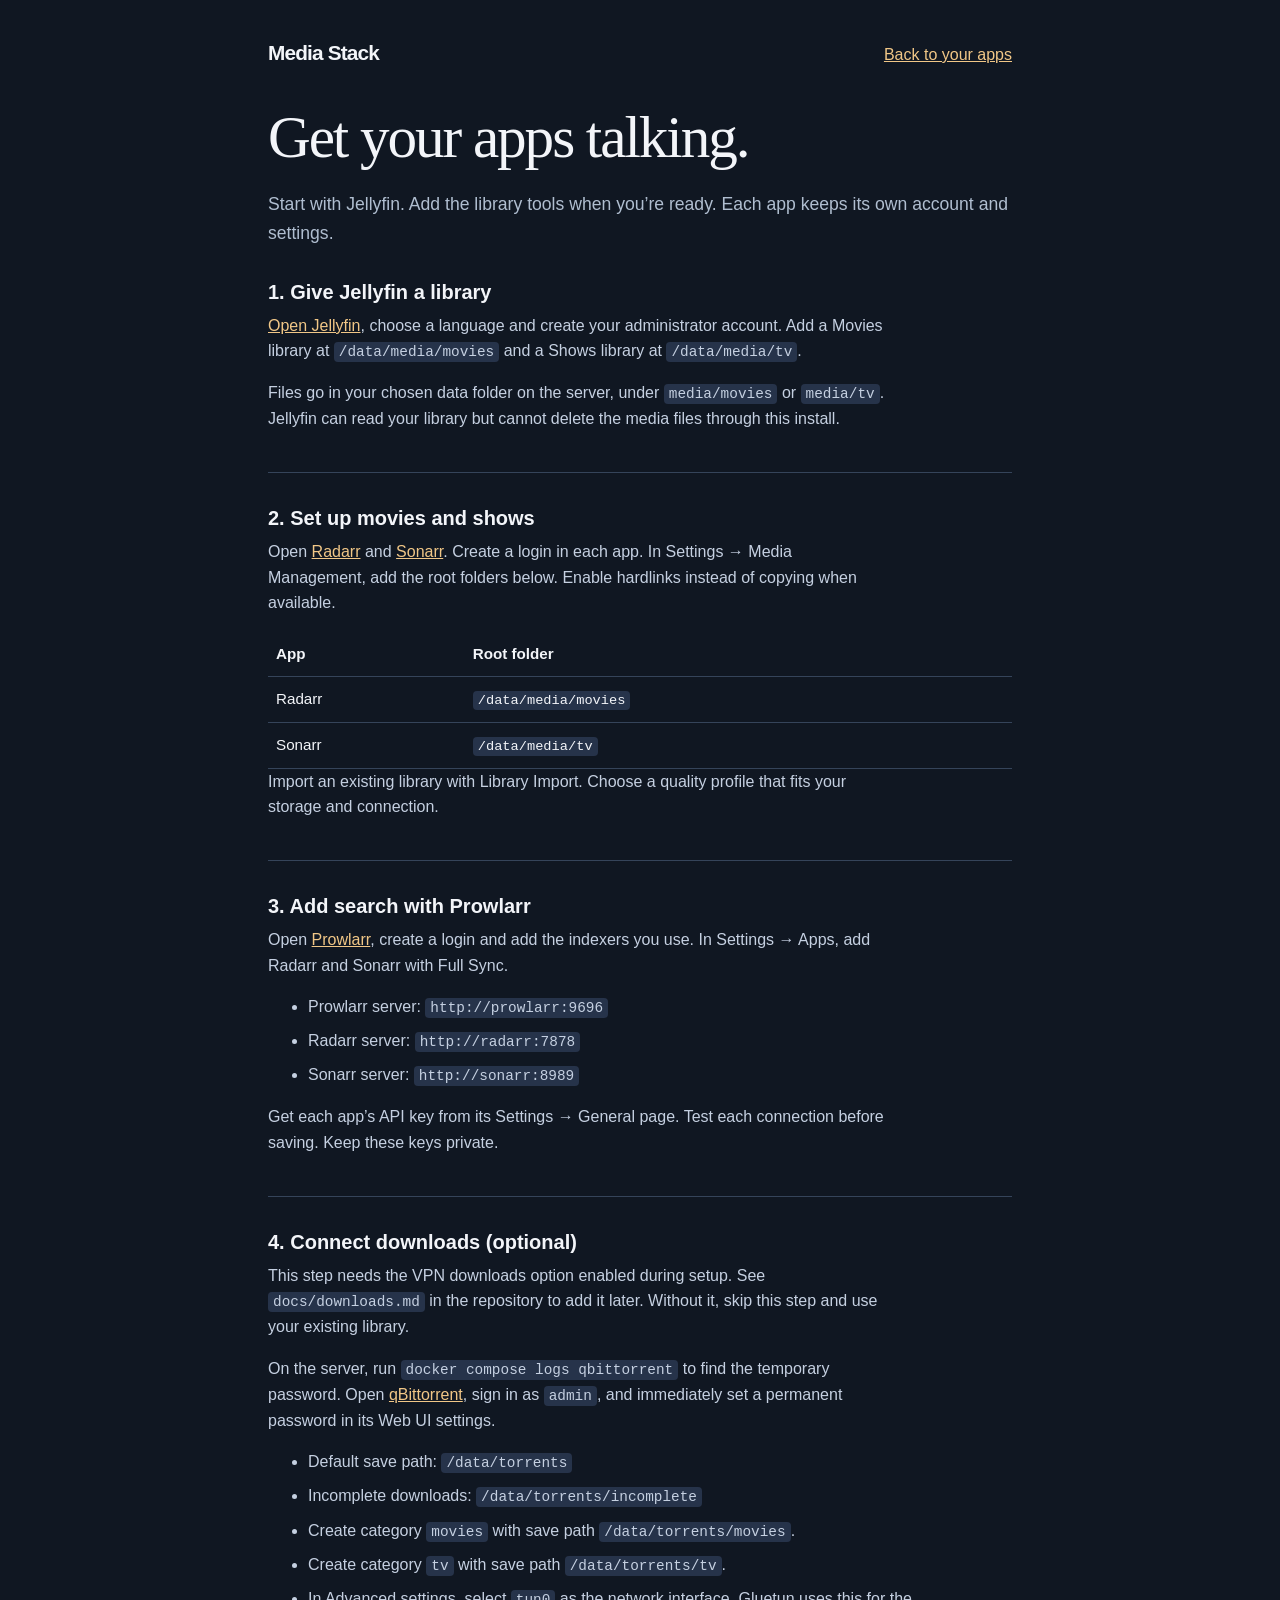
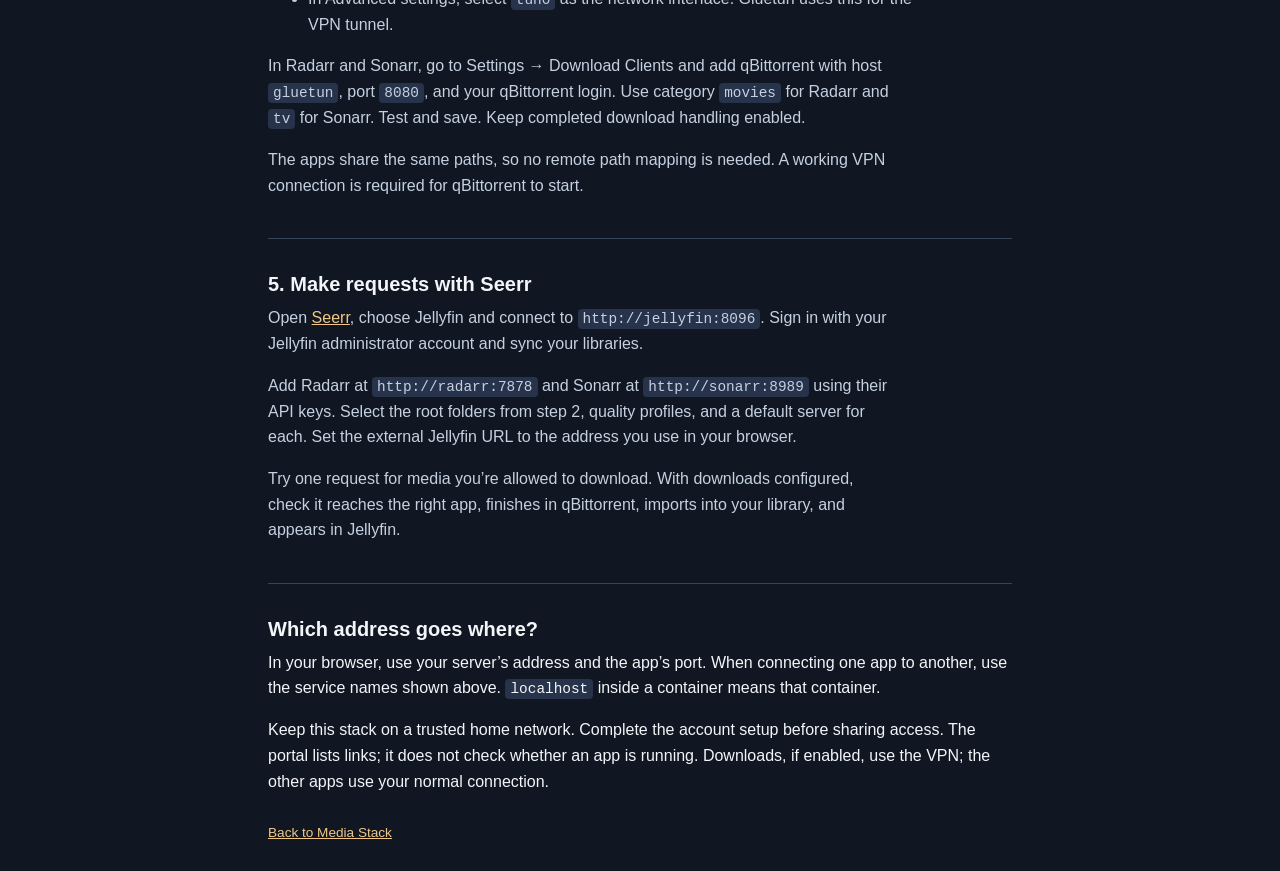
==== portal/guide.html @ 06461aff "Add Media Stack Compose starter with portal and setup - Add Jellyfin, Seerr, ARR apps and optional V" ====
<!doctype html>
<html lang="en">
<head>
<meta charset="utf-8"><meta name="viewport" content="width=device-width, initial-scale=1"><meta name="color-scheme" content="dark">
<title>First-time setup · Media Stack</title><link rel="stylesheet" href="style.css"><script src="links.js" defer></script>
</head>
<body><main class="guide">
<header><a class="wordmark" href="index.html">Media Stack</a><a href="index.html">Back to your apps</a></header>
<h1>Get your apps talking.</h1><p class="intro">Start with Jellyfin. Add the library tools when you’re ready. Each app keeps its own account and settings.</p>
<article><h2>1. Give Jellyfin a library</h2><p><a href="http://localhost:8096" data-port="8096" target="_blank" rel="noopener">Open Jellyfin</a>, choose a language and create your administrator account. Add a Movies library at <code>/data/media/movies</code> and a Shows library at <code>/data/media/tv</code>.</p><p>Files go in your chosen data folder on the server, under <code>media/movies</code> or <code>media/tv</code>. Jellyfin can read your library but cannot delete the media files through this install.</p></article>
<article><h2>2. Set up movies and shows</h2><p>Open <a href="http://localhost:7878" data-port="7878" target="_blank" rel="noopener">Radarr</a> and <a href="http://localhost:8989" data-port="8989" target="_blank" rel="noopener">Sonarr</a>. Create a login in each app. In Settings → Media Management, add the root folders below. Enable hardlinks instead of copying when available.</p><table><thead><tr><th>App</th><th>Root folder</th></tr></thead><tbody><tr><td>Radarr</td><td><code>/data/media/movies</code></td></tr><tr><td>Sonarr</td><td><code>/data/media/tv</code></td></tr></tbody></table><p>Import an existing library with Library Import. Choose a quality profile that fits your storage and connection.</p></article>
<article><h2>3. Add search with Prowlarr</h2><p>Open <a href="http://localhost:9696" data-port="9696" target="_blank" rel="noopener">Prowlarr</a>, create a login and add the indexers you use. In Settings → Apps, add Radarr and Sonarr with Full Sync.</p><ul><li>Prowlarr server: <code>http://prowlarr:9696</code></li><li>Radarr server: <code>http://radarr:7878</code></li><li>Sonarr server: <code>http://sonarr:8989</code></li></ul><p>Get each app’s API key from its Settings → General page. Test each connection before saving. Keep these keys private.</p></article>
<article><h2>4. Connect downloads (optional)</h2><p>This step needs the VPN downloads option enabled during setup. See <code>docs/downloads.md</code> in the repository to add it later. Without it, skip this step and use your existing library.</p><p>On the server, run <code>docker compose logs qbittorrent</code> to find the temporary password. Open <a href="http://localhost:8080" data-port="8080" target="_blank" rel="noopener">qBittorrent</a>, sign in as <code>admin</code>, and immediately set a permanent password in its Web UI settings.</p><ul><li>Default save path: <code>/data/torrents</code></li><li>Incomplete downloads: <code>/data/torrents/incomplete</code></li><li>Create category <code>movies</code> with save path <code>/data/torrents/movies</code>.</li><li>Create category <code>tv</code> with save path <code>/data/torrents/tv</code>.</li><li>In Advanced settings, select <code>tun0</code> as the network interface. Gluetun uses this for the VPN tunnel.</li></ul><p>In Radarr and Sonarr, go to Settings → Download Clients and add qBittorrent with host <code>gluetun</code>, port <code>8080</code>, and your qBittorrent login. Use category <code>movies</code> for Radarr and <code>tv</code> for Sonarr. Test and save. Keep completed download handling enabled.</p><p>The apps share the same paths, so no remote path mapping is needed. A working VPN connection is required for qBittorrent to start.</p></article>
<article><h2>5. Make requests with Seerr</h2><p>Open <a href="http://localhost:5055" data-port="5055" target="_blank" rel="noopener">Seerr</a>, choose Jellyfin and connect to <code>http://jellyfin:8096</code>. Sign in with your Jellyfin administrator account and sync your libraries.</p><p>Add Radarr at <code>http://radarr:7878</code> and Sonarr at <code>http://sonarr:8989</code> using their API keys. Select the root folders from step 2, quality profiles, and a default server for each. Set the external Jellyfin URL to the address you use in your browser.</p><p>Try one request for media you’re allowed to download. With downloads configured, check it reaches the right app, finishes in qBittorrent, imports into your library, and appears in Jellyfin.</p></article>
<h2>Which address goes where?</h2><p>In your browser, use your server’s address and the app’s port. When connecting one app to another, use the service names shown above. <code>localhost</code> inside a container means that container.</p>
<p>Keep this stack on a trusted home network. Complete the account setup before sharing access. The portal lists links; it does not check whether an app is running. Downloads, if enabled, use the VPN; the other apps use your normal connection.</p>
<footer><a href="index.html">Back to Media Stack</a></footer>
</main></body></html>
---- portal/style.css ----
:root{font-family:"Avenir Next",Avenir,"Segoe UI",sans-serif;color:#f3f5f9;background:#101722;color-scheme:dark;line-height:1.6;--muted:#b0bed0;--accent:#f1c787}
*{box-sizing:border-box}body{margin:0}main{max-width:1040px;margin:auto;padding:36px 28px}header{margin-bottom:46px;display:flex;justify-content:space-between;gap:18px;align-items:baseline}.wordmark{font-weight:750;font-size:1.3rem;color:inherit;text-decoration:none;letter-spacing:-.04em}header p,.muted,footer{color:var(--muted)}header p{margin:0}h1,h2,h3,p{margin-top:0}h1{font-family:Charter,"Bitstream Charter",Georgia,serif;font-size:clamp(2.8rem,7vw,4.8rem);line-height:1.1;font-weight:500;letter-spacing:-.035em;margin-bottom:20px}h2{font-size:1.25rem;line-height:1.3;margin-bottom:8px}h3{font-size:1.1rem;margin-bottom:10px}.kicker{color:var(--accent);margin-bottom:16px}.watch{padding:40px;border-radius:24px;background:#1c2c43;margin-bottom:40px}.watch>div>p:last-child{color:#c0ccdd;max-width:48ch;margin-bottom:30px}.watch nav{display:grid;grid-template-columns:1fr 1fr;gap:16px}.service{display:flex;flex-direction:column;gap:4px;padding:20px;color:inherit;text-decoration:none;border:1px solid #40526b;border-radius:12px;background:#192335}.service strong{font-size:1.1rem}.service span{color:#bfcbdc}.featured{background:#283e5c;border-color:#4a6280;padding:24px}.featured:first-child{background:#f1c787;color:#292014;border-color:#f1c787}.featured:first-child span{color:#51402b}.featured strong{font-size:1.35rem}.tools{display:grid;grid-template-columns:repeat(4,1fr);gap:12px}.service:hover{border-color:var(--accent)}a:focus-visible{outline:3px solid var(--accent);outline-offset:5px}aside{display:flex;align-items:center;justify-content:space-between;gap:24px;margin-top:40px;padding:24px 0;border-top:1px solid #35445a;border-bottom:1px solid #35445a}aside p{margin:0;color:var(--muted)}.button{display:inline-block;flex-shrink:0;padding:10px 18px;border:1px solid #75859c;border-radius:8px;color:inherit;text-decoration:none}footer{margin-top:28px;font-size:.85rem}a{color:#f1c787}code{font-family:ui-monospace,monospace;font-size:.9em;background:#26334a;padding:2px 5px;border-radius:4px;overflow-wrap:anywhere}.guide{max-width:800px}.guide header{margin-bottom:36px;display:flex;flex-wrap:wrap;gap:18px}.guide h1{font-size:clamp(2.3rem,6vw,3.7rem)}.guide article{margin:32px 0;padding-bottom:24px;border-bottom:1px solid #35445a}.guide article p,.guide li{max-width:70ch;color:#c5d0e1}.guide li{margin-bottom:8px}.guide table{width:100%;border-collapse:collapse;font-size:.95rem}.guide td,.guide th{padding:10px 8px;text-align:left;border-bottom:1px solid #35445a}.guide .intro{font-size:1.1rem;color:var(--muted)}@media(max-width:700px){header{display:block}header p{margin-top:8px}.tools{grid-template-columns:1fr 1fr}.watch{padding:28px}aside{align-items:flex-start;flex-direction:column}.guide table{display:block;overflow-x:auto}}@media(max-width:420px){main{padding:24px 18px}.watch nav{grid-template-columns:1fr}.service{padding:16px}.watch{padding:22px}}
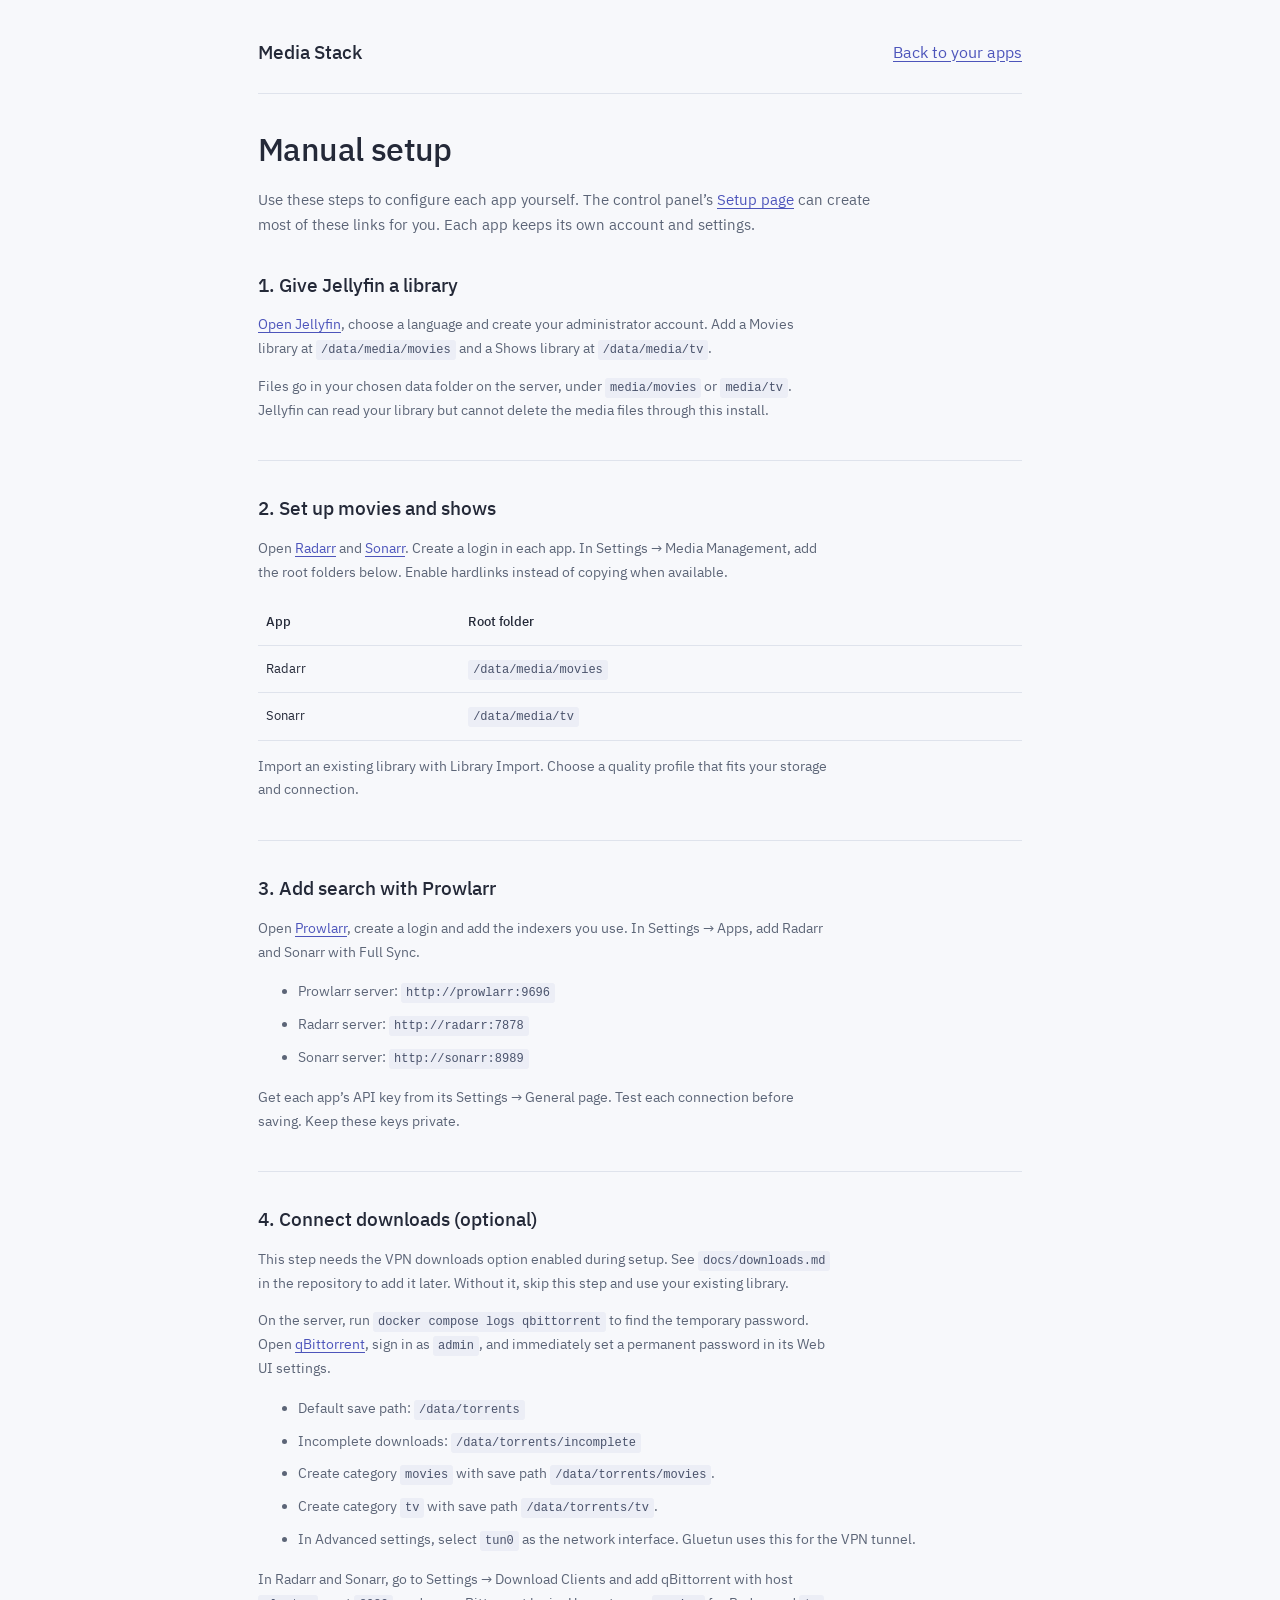
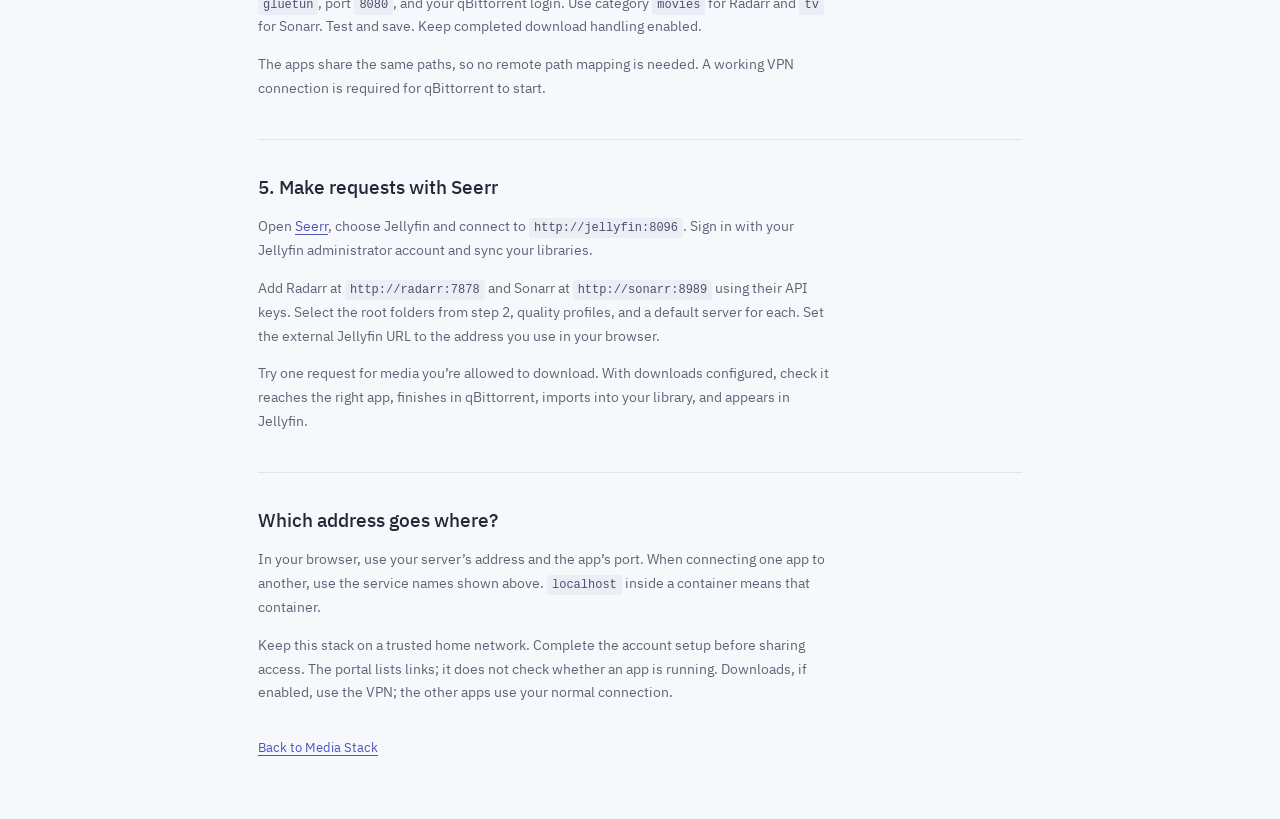
==== commit 07d7e7e6: "Add control panel with setup, storage, and health overview - Replace static Nginx portal with authen" ====
--- a/portal/guide.html
+++ b/portal/guide.html
@@ -1,18 +1,198 @@
 <!doctype html>
 <html lang="en">
-<head>
-<meta charset="utf-8"><meta name="viewport" content="width=device-width, initial-scale=1"><meta name="color-scheme" content="dark">
-<title>First-time setup · Media Stack</title><link rel="stylesheet" href="style.css"><script src="links.js" defer></script>
-</head>
-<body><main class="guide">
-<header><a class="wordmark" href="index.html">Media Stack</a><a href="index.html">Back to your apps</a></header>
-<h1>Get your apps talking.</h1><p class="intro">Start with Jellyfin. Add the library tools when you’re ready. Each app keeps its own account and settings.</p>
-<article><h2>1. Give Jellyfin a library</h2><p><a href="http://localhost:8096" data-port="8096" target="_blank" rel="noopener">Open Jellyfin</a>, choose a language and create your administrator account. Add a Movies library at <code>/data/media/movies</code> and a Shows library at <code>/data/media/tv</code>.</p><p>Files go in your chosen data folder on the server, under <code>media/movies</code> or <code>media/tv</code>. Jellyfin can read your library but cannot delete the media files through this install.</p></article>
-<article><h2>2. Set up movies and shows</h2><p>Open <a href="http://localhost:7878" data-port="7878" target="_blank" rel="noopener">Radarr</a> and <a href="http://localhost:8989" data-port="8989" target="_blank" rel="noopener">Sonarr</a>. Create a login in each app. In Settings → Media Management, add the root folders below. Enable hardlinks instead of copying when available.</p><table><thead><tr><th>App</th><th>Root folder</th></tr></thead><tbody><tr><td>Radarr</td><td><code>/data/media/movies</code></td></tr><tr><td>Sonarr</td><td><code>/data/media/tv</code></td></tr></tbody></table><p>Import an existing library with Library Import. Choose a quality profile that fits your storage and connection.</p></article>
-<article><h2>3. Add search with Prowlarr</h2><p>Open <a href="http://localhost:9696" data-port="9696" target="_blank" rel="noopener">Prowlarr</a>, create a login and add the indexers you use. In Settings → Apps, add Radarr and Sonarr with Full Sync.</p><ul><li>Prowlarr server: <code>http://prowlarr:9696</code></li><li>Radarr server: <code>http://radarr:7878</code></li><li>Sonarr server: <code>http://sonarr:8989</code></li></ul><p>Get each app’s API key from its Settings → General page. Test each connection before saving. Keep these keys private.</p></article>
-<article><h2>4. Connect downloads (optional)</h2><p>This step needs the VPN downloads option enabled during setup. See <code>docs/downloads.md</code> in the repository to add it later. Without it, skip this step and use your existing library.</p><p>On the server, run <code>docker compose logs qbittorrent</code> to find the temporary password. Open <a href="http://localhost:8080" data-port="8080" target="_blank" rel="noopener">qBittorrent</a>, sign in as <code>admin</code>, and immediately set a permanent password in its Web UI settings.</p><ul><li>Default save path: <code>/data/torrents</code></li><li>Incomplete downloads: <code>/data/torrents/incomplete</code></li><li>Create category <code>movies</code> with save path <code>/data/torrents/movies</code>.</li><li>Create category <code>tv</code> with save path <code>/data/torrents/tv</code>.</li><li>In Advanced settings, select <code>tun0</code> as the network interface. Gluetun uses this for the VPN tunnel.</li></ul><p>In Radarr and Sonarr, go to Settings → Download Clients and add qBittorrent with host <code>gluetun</code>, port <code>8080</code>, and your qBittorrent login. Use category <code>movies</code> for Radarr and <code>tv</code> for Sonarr. Test and save. Keep completed download handling enabled.</p><p>The apps share the same paths, so no remote path mapping is needed. A working VPN connection is required for qBittorrent to start.</p></article>
-<article><h2>5. Make requests with Seerr</h2><p>Open <a href="http://localhost:5055" data-port="5055" target="_blank" rel="noopener">Seerr</a>, choose Jellyfin and connect to <code>http://jellyfin:8096</code>. Sign in with your Jellyfin administrator account and sync your libraries.</p><p>Add Radarr at <code>http://radarr:7878</code> and Sonarr at <code>http://sonarr:8989</code> using their API keys. Select the root folders from step 2, quality profiles, and a default server for each. Set the external Jellyfin URL to the address you use in your browser.</p><p>Try one request for media you’re allowed to download. With downloads configured, check it reaches the right app, finishes in qBittorrent, imports into your library, and appears in Jellyfin.</p></article>
-<h2>Which address goes where?</h2><p>In your browser, use your server’s address and the app’s port. When connecting one app to another, use the service names shown above. <code>localhost</code> inside a container means that container.</p>
-<p>Keep this stack on a trusted home network. Complete the account setup before sharing access. The portal lists links; it does not check whether an app is running. Downloads, if enabled, use the VPN; the other apps use your normal connection.</p>
-<footer><a href="index.html">Back to Media Stack</a></footer>
-</main></body></html>
+  <head>
+    <meta charset="utf-8" />
+    <meta name="viewport" content="width=device-width, initial-scale=1" />
+    <meta name="color-scheme" content="light" />
+    <title>First-time setup · Media Stack</title>
+    <link rel="stylesheet" href="guide.css" />
+    <script src="links.js" defer></script>
+  </head>
+  <body>
+    <main class="guide">
+      <header>
+        <a class="wordmark" href="index.html">Media Stack</a
+        ><a href="index.html">Back to your apps</a>
+      </header>
+      <h1>Manual setup</h1>
+      <p class="intro">
+        Use these steps to configure each app yourself. The control panel’s
+        <a href="/#setup">Setup page</a> can create most of these links for you.
+        Each app keeps its own account and settings.
+      </p>
+      <article>
+        <h2>1. Give Jellyfin a library</h2>
+        <p>
+          <a
+            href="http://localhost:8096"
+            data-port="8096"
+            target="_blank"
+            rel="noopener"
+            >Open Jellyfin</a
+          >, choose a language and create your administrator account. Add a
+          Movies library at <code>/data/media/movies</code> and a Shows library
+          at <code>/data/media/tv</code>.
+        </p>
+        <p>
+          Files go in your chosen data folder on the server, under
+          <code>media/movies</code> or <code>media/tv</code>. Jellyfin can read
+          your library but cannot delete the media files through this install.
+        </p>
+      </article>
+      <article>
+        <h2>2. Set up movies and shows</h2>
+        <p>
+          Open
+          <a
+            href="http://localhost:7878"
+            data-port="7878"
+            target="_blank"
+            rel="noopener"
+            >Radarr</a
+          >
+          and
+          <a
+            href="http://localhost:8989"
+            data-port="8989"
+            target="_blank"
+            rel="noopener"
+            >Sonarr</a
+          >. Create a login in each app. In Settings → Media Management, add the
+          root folders below. Enable hardlinks instead of copying when
+          available.
+        </p>
+        <table>
+          <thead>
+            <tr>
+              <th>App</th>
+              <th>Root folder</th>
+            </tr>
+          </thead>
+          <tbody>
+            <tr>
+              <td>Radarr</td>
+              <td><code>/data/media/movies</code></td>
+            </tr>
+            <tr>
+              <td>Sonarr</td>
+              <td><code>/data/media/tv</code></td>
+            </tr>
+          </tbody>
+        </table>
+        <p>
+          Import an existing library with Library Import. Choose a quality
+          profile that fits your storage and connection.
+        </p>
+      </article>
+      <article>
+        <h2>3. Add search with Prowlarr</h2>
+        <p>
+          Open
+          <a
+            href="http://localhost:9696"
+            data-port="9696"
+            target="_blank"
+            rel="noopener"
+            >Prowlarr</a
+          >, create a login and add the indexers you use. In Settings → Apps,
+          add Radarr and Sonarr with Full Sync.
+        </p>
+        <ul>
+          <li>Prowlarr server: <code>http://prowlarr:9696</code></li>
+          <li>Radarr server: <code>http://radarr:7878</code></li>
+          <li>Sonarr server: <code>http://sonarr:8989</code></li>
+        </ul>
+        <p>
+          Get each app’s API key from its Settings → General page. Test each
+          connection before saving. Keep these keys private.
+        </p>
+      </article>
+      <article>
+        <h2>4. Connect downloads (optional)</h2>
+        <p>
+          This step needs the VPN downloads option enabled during setup. See
+          <code>docs/downloads.md</code> in the repository to add it later.
+          Without it, skip this step and use your existing library.
+        </p>
+        <p>
+          On the server, run <code>docker compose logs qbittorrent</code> to
+          find the temporary password. Open
+          <a
+            href="http://localhost:8080"
+            data-port="8080"
+            target="_blank"
+            rel="noopener"
+            >qBittorrent</a
+          >, sign in as <code>admin</code>, and immediately set a permanent
+          password in its Web UI settings.
+        </p>
+        <ul>
+          <li>Default save path: <code>/data/torrents</code></li>
+          <li>Incomplete downloads: <code>/data/torrents/incomplete</code></li>
+          <li>
+            Create category <code>movies</code> with save path
+            <code>/data/torrents/movies</code>.
+          </li>
+          <li>
+            Create category <code>tv</code> with save path
+            <code>/data/torrents/tv</code>.
+          </li>
+          <li>
+            In Advanced settings, select <code>tun0</code> as the network
+            interface. Gluetun uses this for the VPN tunnel.
+          </li>
+        </ul>
+        <p>
+          In Radarr and Sonarr, go to Settings → Download Clients and add
+          qBittorrent with host <code>gluetun</code>, port <code>8080</code>,
+          and your qBittorrent login. Use category <code>movies</code> for
+          Radarr and <code>tv</code> for Sonarr. Test and save. Keep completed
+          download handling enabled.
+        </p>
+        <p>
+          The apps share the same paths, so no remote path mapping is needed. A
+          working VPN connection is required for qBittorrent to start.
+        </p>
+      </article>
+      <article>
+        <h2>5. Make requests with Seerr</h2>
+        <p>
+          Open
+          <a
+            href="http://localhost:5055"
+            data-port="5055"
+            target="_blank"
+            rel="noopener"
+            >Seerr</a
+          >, choose Jellyfin and connect to <code>http://jellyfin:8096</code>.
+          Sign in with your Jellyfin administrator account and sync your
+          libraries.
+        </p>
+        <p>
+          Add Radarr at <code>http://radarr:7878</code> and Sonarr at
+          <code>http://sonarr:8989</code> using their API keys. Select the root
+          folders from step 2, quality profiles, and a default server for each.
+          Set the external Jellyfin URL to the address you use in your browser.
+        </p>
+        <p>
+          Try one request for media you’re allowed to download. With downloads
+          configured, check it reaches the right app, finishes in qBittorrent,
+          imports into your library, and appears in Jellyfin.
+        </p>
+      </article>
+      <h2>Which address goes where?</h2>
+      <p>
+        In your browser, use your server’s address and the app’s port. When
+        connecting one app to another, use the service names shown above.
+        <code>localhost</code> inside a container means that container.
+      </p>
+      <p>
+        Keep this stack on a trusted home network. Complete the account setup
+        before sharing access. The portal lists links; it does not check whether
+        an app is running. Downloads, if enabled, use the VPN; the other apps
+        use your normal connection.
+      </p>
+      <footer><a href="index.html">Back to Media Stack</a></footer>
+    </main>
+  </body>
+</html>
--- a/portal/guide.css
+++ b/portal/guide.css
@@ -0,0 +1,124 @@
+@font-face {
+  font-family: Plex;
+  src: url("fonts/plex-regular.woff2") format("woff2");
+  font-weight: 400;
+  font-display: swap;
+}
+@font-face {
+  font-family: Plex;
+  src: url("fonts/plex-medium.woff2") format("woff2");
+  font-weight: 500 800;
+  font-display: swap;
+}
+:root {
+  font-family: Plex, "Segoe UI", sans-serif;
+  color: #242938;
+  background: #f7f8fb;
+  line-height: 1.7;
+  color-scheme: light;
+}
+* {
+  box-sizing: border-box;
+}
+body {
+  margin: 0;
+}
+main {
+  max-width: 820px;
+  margin: auto;
+  padding: 36px 28px 60px;
+}
+header {
+  display: flex;
+  justify-content: space-between;
+  align-items: center;
+  flex-wrap: wrap;
+  gap: 18px;
+  padding-bottom: 25px;
+  border-bottom: 1px solid #dfe3ec;
+  margin-bottom: 36px;
+}
+a {
+  color: #4d55bb;
+  text-underline-offset: 3px;
+}
+.wordmark {
+  font-size: 19px;
+  font-weight: 500;
+  color: #242938;
+  text-decoration: none;
+}
+h1 {
+  font-size: 32px;
+  letter-spacing: -0.6px;
+  line-height: 1.2;
+  font-weight: 500;
+  margin: 0 0 18px;
+}
+h2 {
+  font-size: 19px;
+  font-weight: 500;
+  line-height: 1.4;
+  margin: 0 0 15px;
+}
+p {
+  font-size: 14px;
+  max-width: 72ch;
+  color: #5c6577;
+}
+p.intro {
+  font-size: 15px;
+}
+article {
+  margin: 34px 0;
+  padding-bottom: 24px;
+  border-bottom: 1px solid #dfe3ec;
+}
+code {
+  font-family: ui-monospace, monospace;
+  font-size: 12px;
+  overflow-wrap: anywhere;
+  color: #49526b;
+  background: #eceef6;
+  padding: 3px 5px;
+  border-radius: 3px;
+}
+table {
+  border-collapse: collapse;
+  width: 100%;
+  font-size: 13px;
+}
+td,
+th {
+  text-align: left;
+  padding: 12px 8px;
+  border-bottom: 1px solid #dfe3ec;
+}
+th {
+  font-weight: 500;
+}
+li {
+  color: #5c6577;
+  font-size: 14px;
+  margin: 9px 0;
+}
+footer {
+  font-size: 13px;
+  margin-top: 32px;
+}
+a:focus-visible {
+  outline: 3px solid #737ad9;
+  outline-offset: 3px;
+}
+@media (max-width: 500px) {
+  main {
+    padding: 25px 20px 40px;
+  }
+  h1 {
+    font-size: 27px;
+  }
+  table {
+    display: block;
+    overflow-x: auto;
+  }
+}
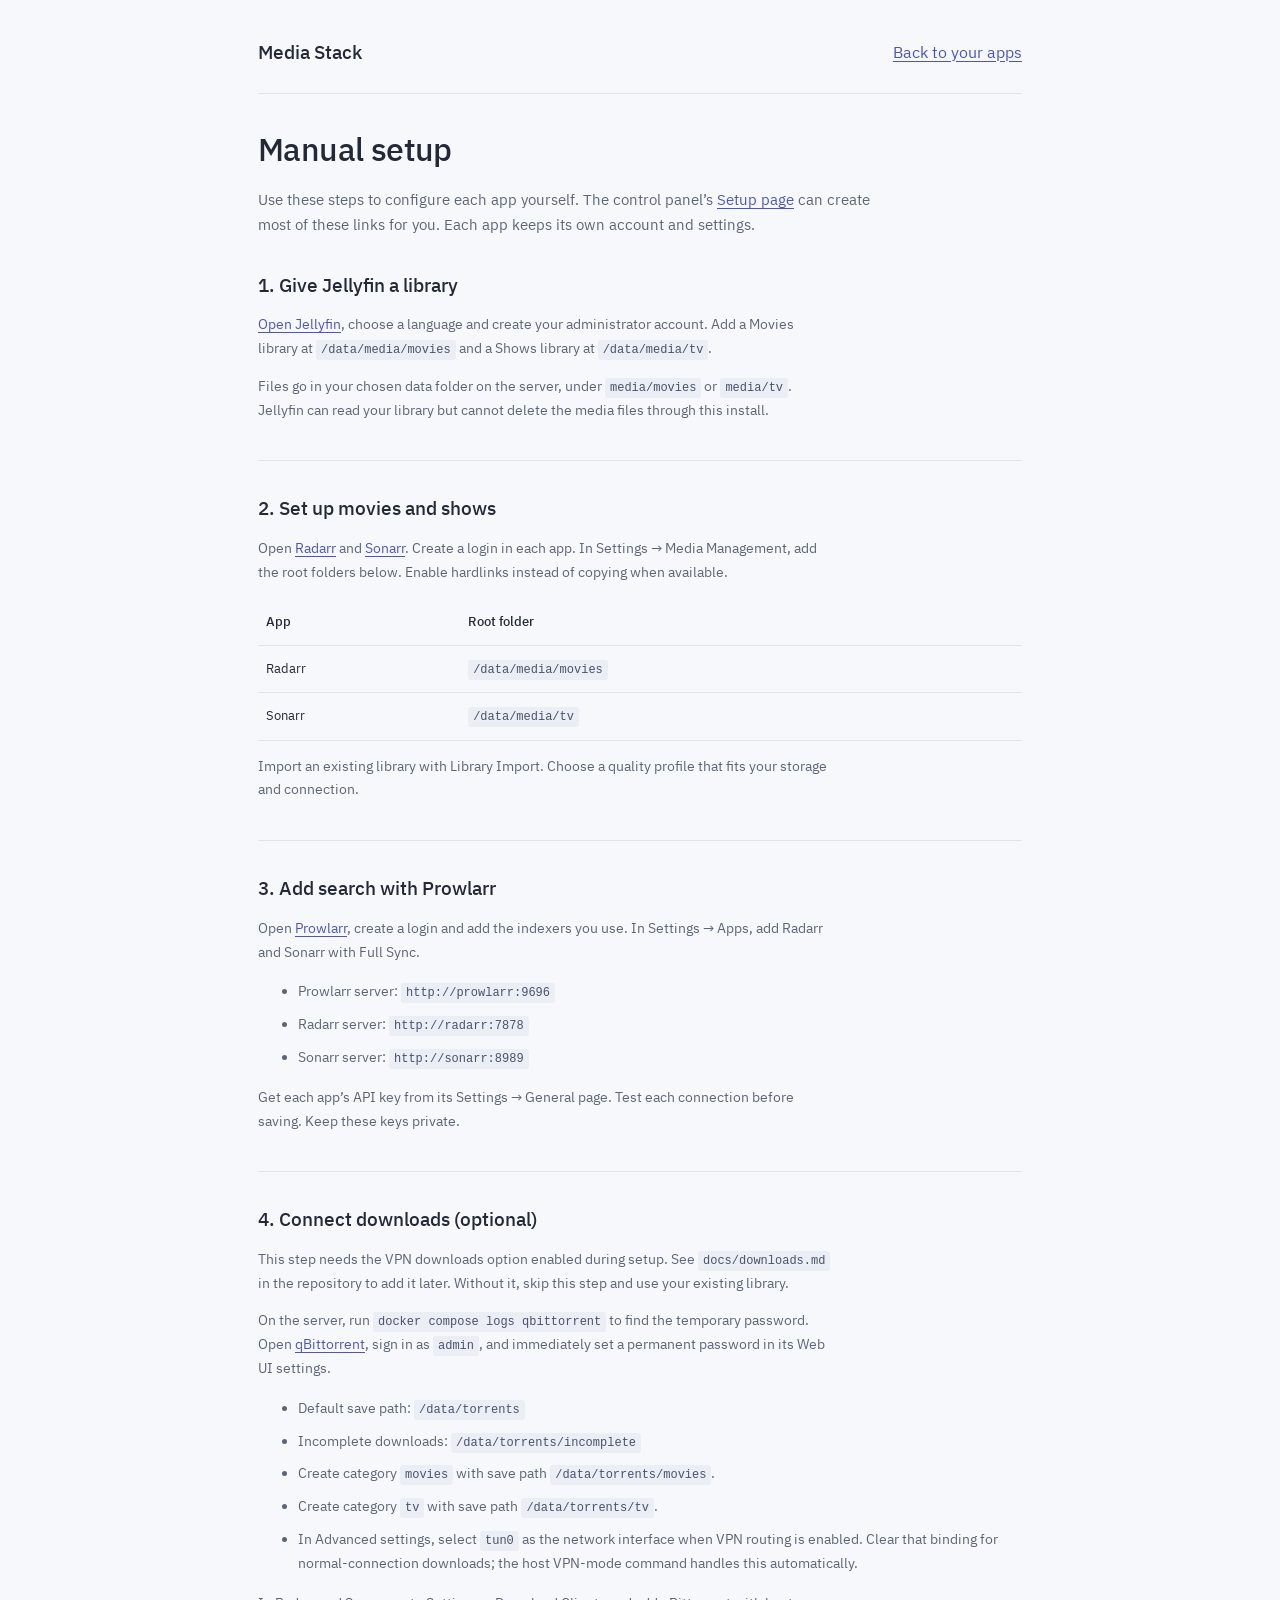
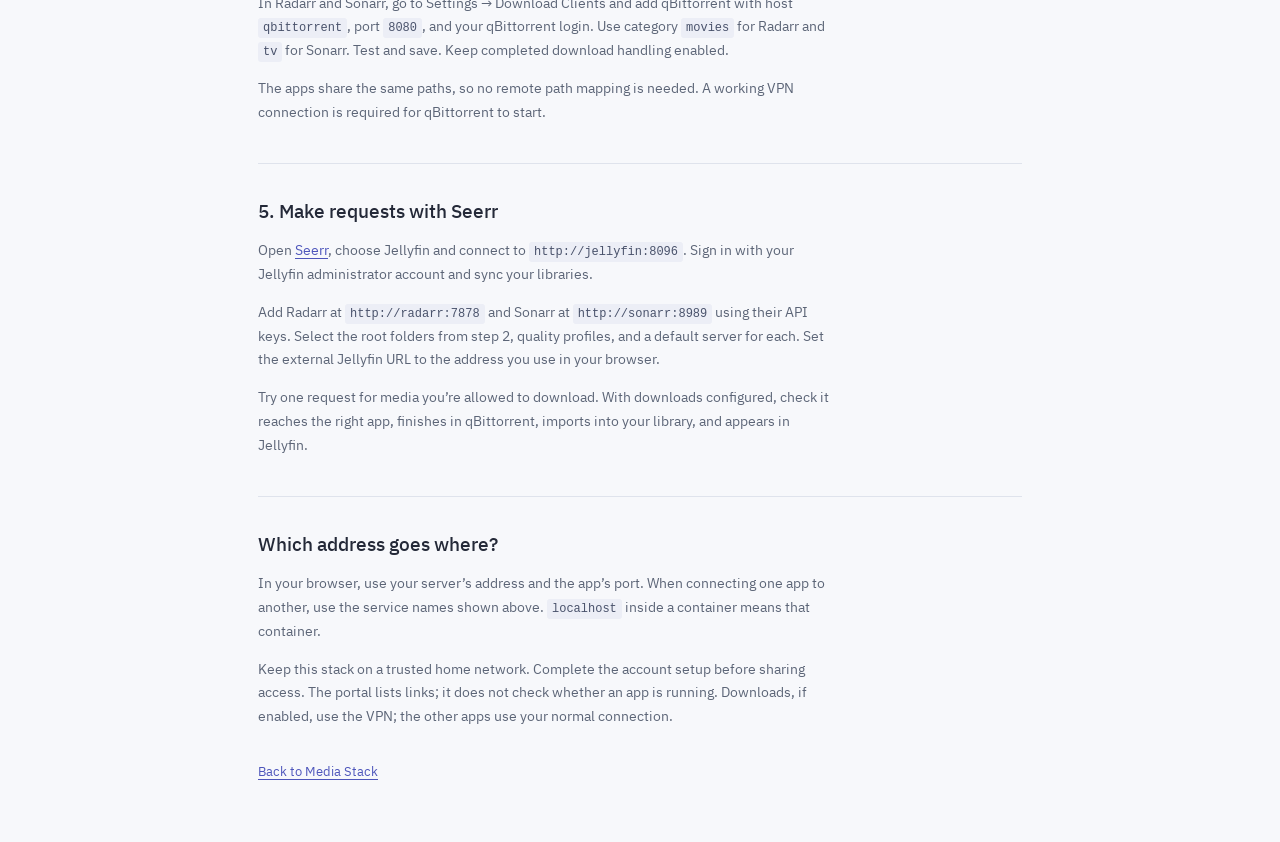
==== commit f81a797e: "Add Dispatcharr live TV, direct/VPN downloads, and recovery jobs - Add Dispatcharr service with live" ====
--- a/portal/guide.html
+++ b/portal/guide.html
@@ -139,12 +139,12 @@
           </li>
           <li>
             In Advanced settings, select <code>tun0</code> as the network
-            interface. Gluetun uses this for the VPN tunnel.
+            interface when VPN routing is enabled. Clear that binding for normal-connection downloads; the host VPN-mode command handles this automatically.
           </li>
         </ul>
         <p>
           In Radarr and Sonarr, go to Settings → Download Clients and add
-          qBittorrent with host <code>gluetun</code>, port <code>8080</code>,
+          qBittorrent with host <code>qbittorrent</code>, port <code>8080</code>,
           and your qBittorrent login. Use category <code>movies</code> for
           Radarr and <code>tv</code> for Sonarr. Test and save. Keep completed
           download handling enabled.
